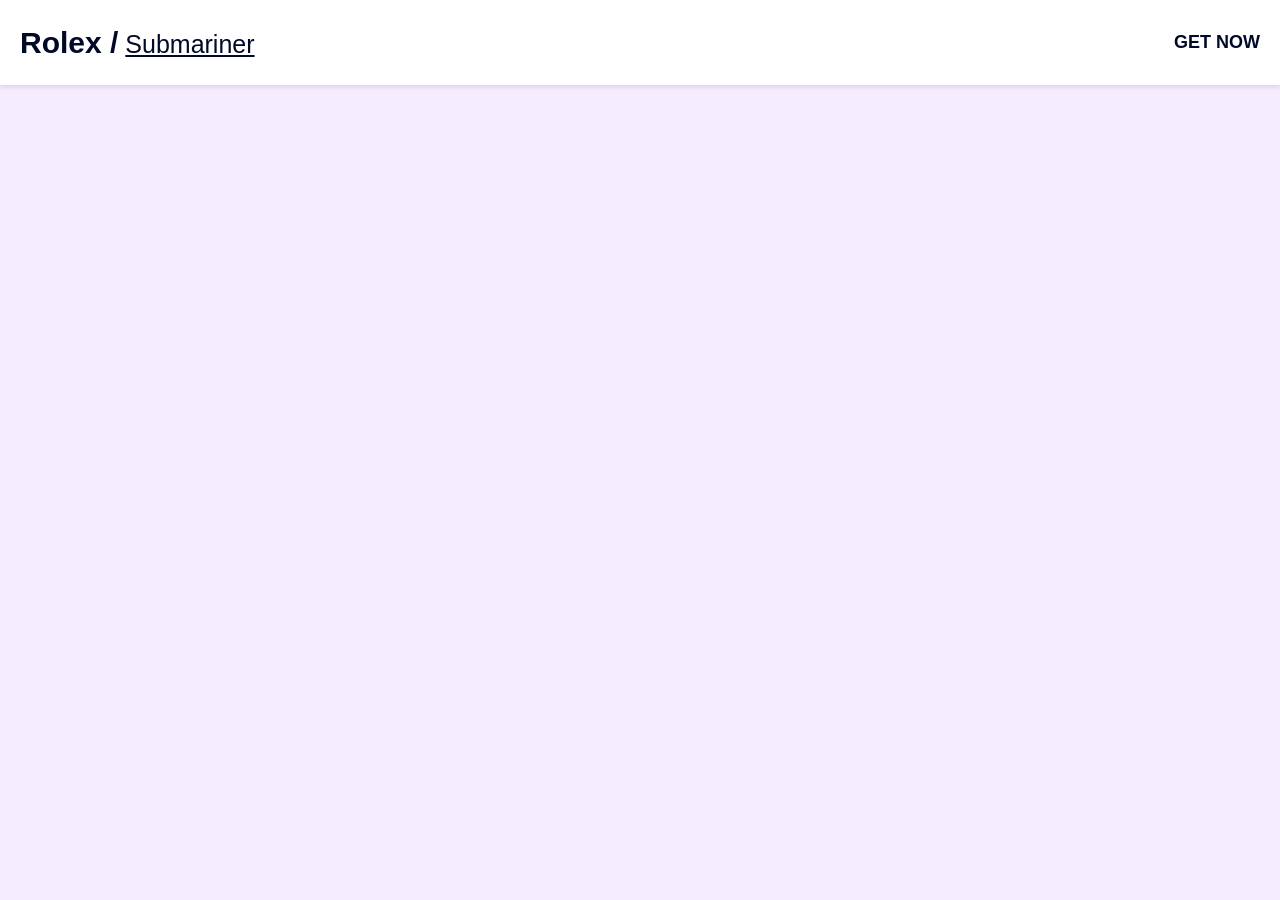
==== Index.html @ 2473c5f6 "Agregar logo de Rolex y estructura básica de la página de inicio" ====
<!DOCTYPE html>
<html lang="en">
<head>
    <meta charset="UTF-8">
    <meta name="viewport" content="width=device-width, initial-scale=1.0">
    <meta name="description" content="Promocion del reloj Rolex Submariner, un icono de lujo y precision en relojeria.">
    <meta name="author" content="Adrian Ochoa">
    <meta name="keywords" content="Rolex, diseño, HTML, CSS">
    <link rel="stylesheet" href="css/Styles.css">
    <title>Rolex Submariner</title>
</head>
<body>
     <header id="menu">
        <nav>
            <h2>
                <span>Rolex /</span>
                <span>Submariner</span>
            </h2>
            <a href="http://">GET NOW</a>
        </nav>
    </header>
</body>
</html>
---- css/Styles.css ----
:root{
    --primary-color: #f5ebff;
}

body{
    margin: 0;
    padding: 0;
    font-family:'Segoe UI', Tahoma, Geneva, Verdana, sans-serif;
    background-color: var(--primary-color);
    color: #000928;
}

#menu {
    position: fixed;
    top: 0;
    left: 0;
    width: 100%;
    background-color: white;
    z-index: 1;
    box-shadow: 0 2px 4px rgba(0, 0, 0, 0.1);
    
    & nav {
        display: flex;
        flex-direction: row;
        height: 85px;
        justify-content: space-between;
        align-items: center;
        padding: 0 20px 0 20px;

        & h2 {
         font-size: 25px;
        }

        & a{
            text-decoration: none;
            color: var(--secondary-color);
            font-size: 18px;
            font-weight: bold;
            transition: transform 0.3s ease-in-out;

            &:hover {
                transform: translateY(-3px);
            }
        }

    }

    & span:nth-child(1) {
      color: var(--secondary-color);
      font-size: 30px;
    }

    & span:nth-child(2) {
        text-decoration: underline;
        font-weight: lighter;   
    }
}
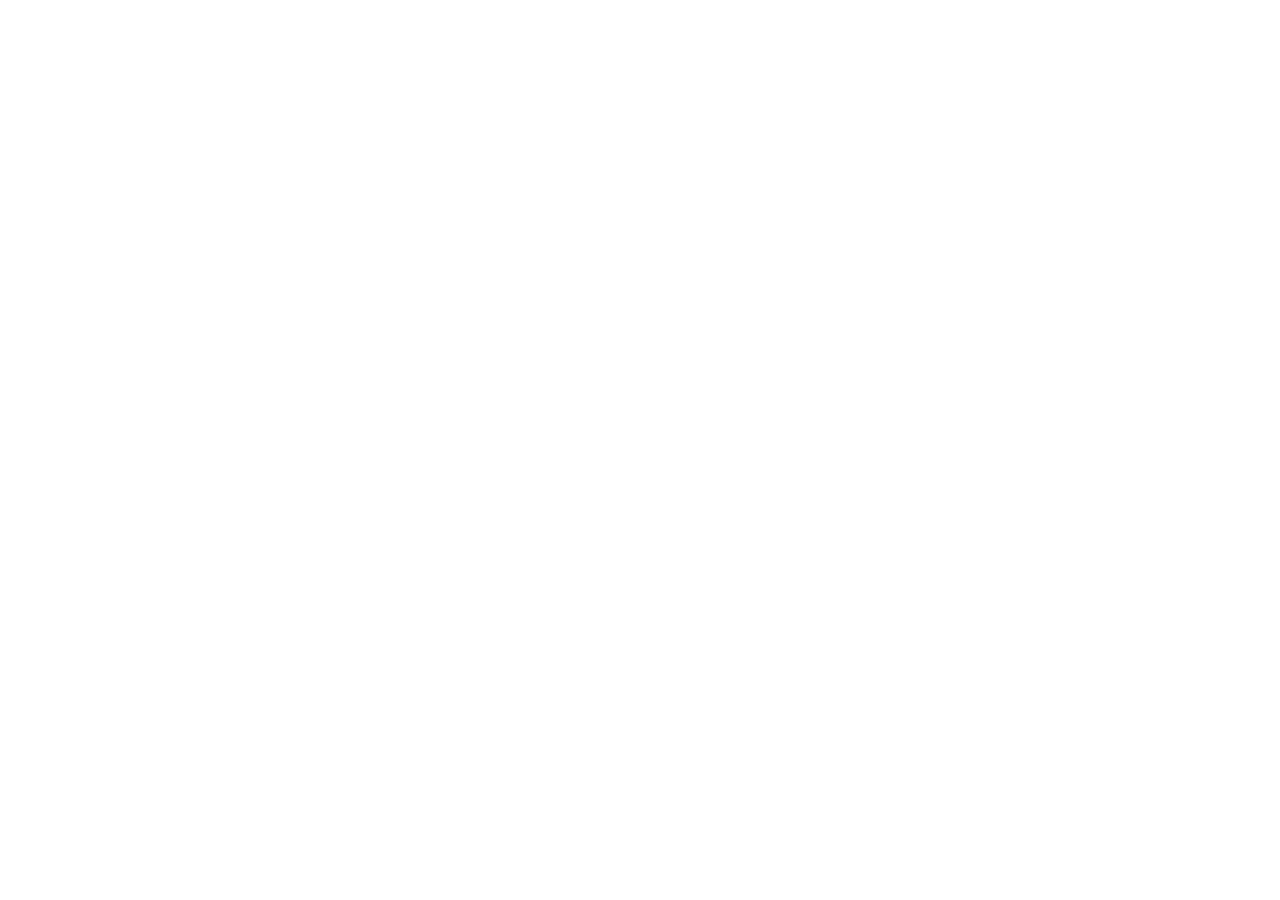
==== commit 13b64e85: "cambiar el idioma del documento HTML a español (ES-MX)" ====
--- a/Index.html
+++ b/Index.html
@@ -1,23 +1,11 @@
 <!DOCTYPE html>
-<html lang="en">
+<html lang="ES-MX">
 <head>
     <meta charset="UTF-8">
     <meta name="viewport" content="width=device-width, initial-scale=1.0">
-    <meta name="description" content="Promocion del reloj Rolex Submariner, un icono de lujo y precision en relojeria.">
-    <meta name="author" content="Adrian Ochoa">
-    <meta name="keywords" content="Rolex, diseño, HTML, CSS">
-    <link rel="stylesheet" href="css/Styles.css">
-    <title>Rolex Submariner</title>
+    <title>Rolex</title>
 </head>
 <body>
-     <header id="menu">
-        <nav>
-            <h2>
-                <span>Rolex /</span>
-                <span>Submariner</span>
-            </h2>
-            <a href="http://">GET NOW</a>
-        </nav>
-    </header>
+    
 </body>
 </html>
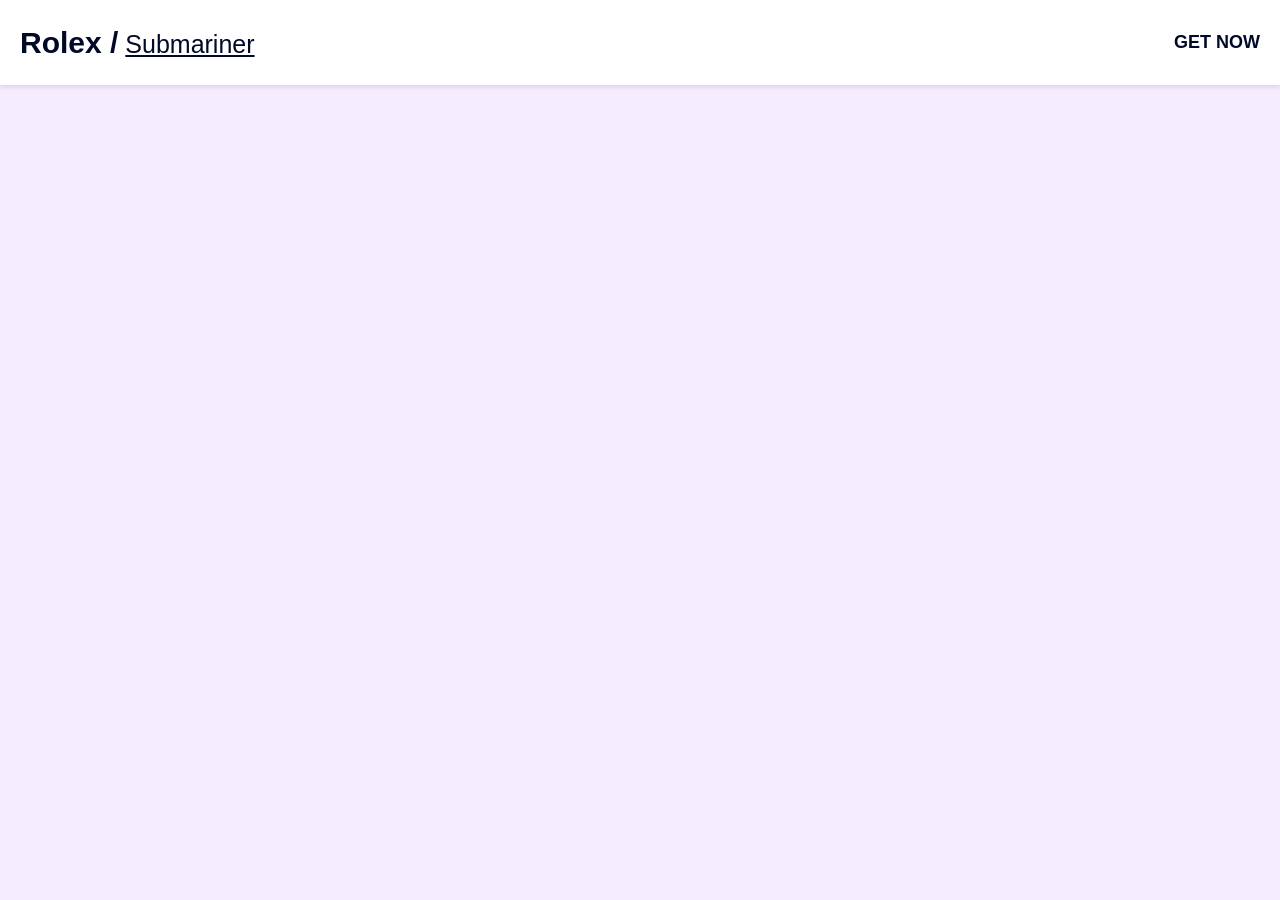
==== commit 656b53f9: "Merge branch 'master' of https://github.com/ElAdrianb/submariner-promo" ====
--- a/Index.html
+++ b/Index.html
@@ -3,9 +3,21 @@
 <head>
     <meta charset="UTF-8">
     <meta name="viewport" content="width=device-width, initial-scale=1.0">
-    <title>Rolex</title>
+    <meta name="description" content="Promocion del reloj Rolex Submariner, un icono de lujo y precision en relojeria.">
+    <meta name="author" content="Adrian Ochoa">
+    <meta name="keywords" content="Rolex, diseño, HTML, CSS">
+    <link rel="stylesheet" href="css/Styles.css">
+    <title>Rolex Submariner</title>
 </head>
 <body>
-    
+     <header id="menu">
+        <nav>
+            <h2>
+                <span>Rolex /</span>
+                <span>Submariner</span>
+            </h2>
+            <a href="http://">GET NOW</a>
+        </nav>
+    </header>
 </body>
 </html>
--- a/css/Styles.css
+++ b/css/Styles.css
@@ -0,0 +1,58 @@
+:root{
+    --primary-color: #f5ebff;
+}
+
+body{
+    margin: 0;
+    padding: 0;
+    font-family:'Segoe UI', Tahoma, Geneva, Verdana, sans-serif;
+    background-color: var(--primary-color);
+    color: #000928;
+}
+
+#menu {
+    position: fixed;
+    top: 0;
+    left: 0;
+    width: 100%;
+    background-color: white;
+    z-index: 1;
+    box-shadow: 0 2px 4px rgba(0, 0, 0, 0.1);
+    
+    & nav {
+        display: flex;
+        flex-direction: row;
+        height: 85px;
+        justify-content: space-between;
+        align-items: center;
+        padding: 0 20px 0 20px;
+
+        & h2 {
+         font-size: 25px;
+        }
+
+        & a{
+            text-decoration: none;
+            color: var(--secondary-color);
+            font-size: 18px;
+            font-weight: bold;
+            transition: transform 0.3s ease-in-out;
+
+            &:hover {
+                transform: translateY(-3px);
+            }
+        }
+
+    }
+
+    & span:nth-child(1) {
+      color: var(--secondary-color);
+      font-size: 30px;
+    }
+
+    & span:nth-child(2) {
+        text-decoration: underline;
+        font-weight: lighter;   
+    }
+}
+
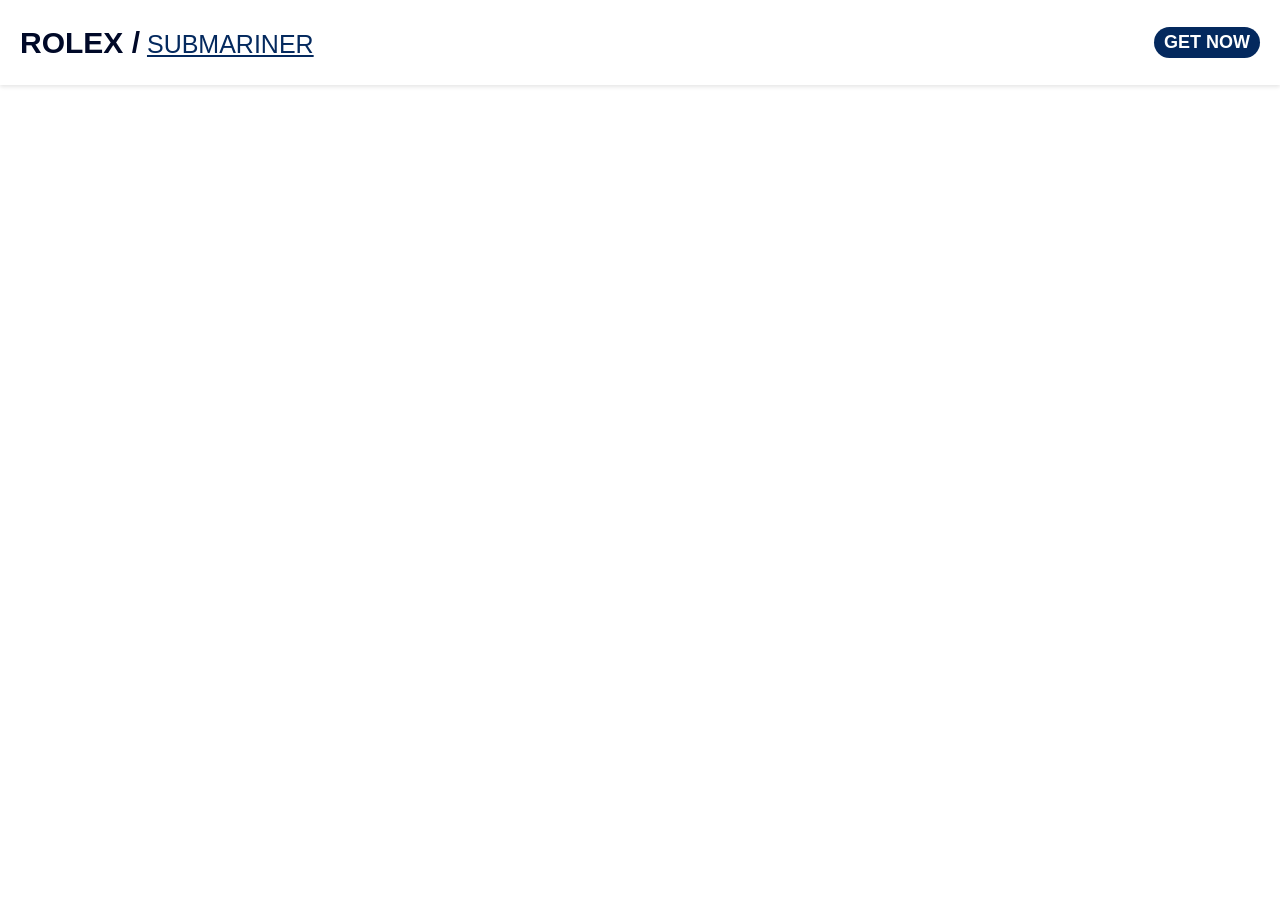
==== commit e63cd976: "Actualizar estructura HTML y estilos CSS para mejorar la presentación de la página de inicio" ====
--- a/Index.html
+++ b/Index.html
@@ -19,5 +19,10 @@
             <a href="http://">GET NOW</a>
         </nav>
     </header>
+    <main>
+        <section>
+            
+        </section>
+    </main>
 </body>
 </html>
--- a/css/Styles.css
+++ b/css/Styles.css
@@ -1,5 +1,5 @@
 :root{
-    --primary-color: #f5ebff;
+    --primary-color:white ;
 }
 
 body{
@@ -32,11 +32,16 @@
         }
 
         & a{
+            display: inline-block;
+            background-color: #04295e;
+            border-radius: 30px;
+            padding: 5px 10px;
             text-decoration: none;
-            color: var(--secondary-color);
+            color: white;
             font-size: 18px;
             font-weight: bold;
             transition: transform 0.3s ease-in-out;
+
 
             &:hover {
                 transform: translateY(-3px);
@@ -48,11 +53,18 @@
     & span:nth-child(1) {
       color: var(--secondary-color);
       font-size: 30px;
+      color: #000928;
+      text-transform: uppercase;
     }
 
     & span:nth-child(2) {
         text-decoration: underline;
         font-weight: lighter;   
+        color: #04295e;
+        text-transform: uppercase;
     }
 }
 
+
+
+
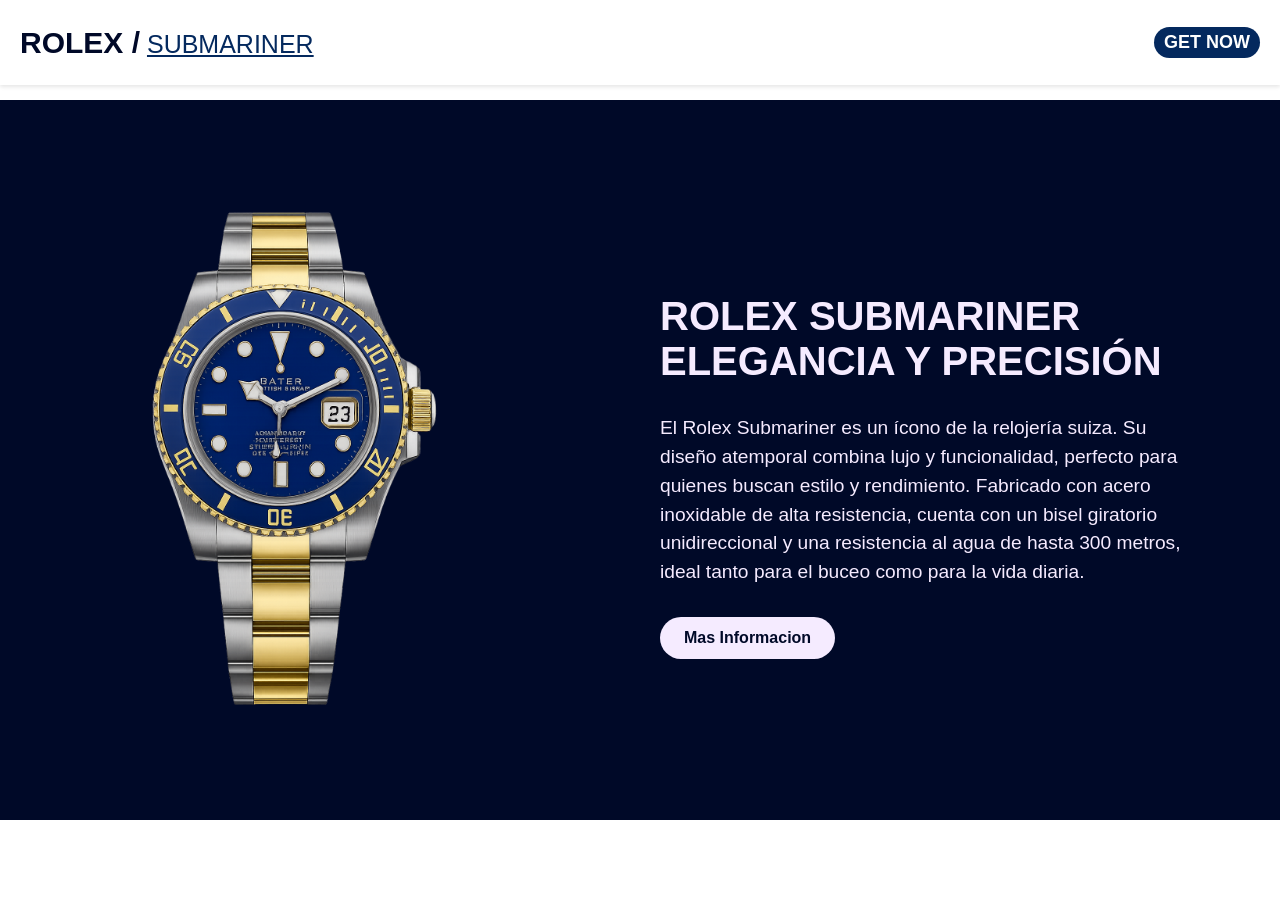
==== commit 34e166cc: "mejorar sección de producto con descripción detallada, estilos corregidos y botón de compra" ====
--- a/Index.html
+++ b/Index.html
@@ -20,9 +20,30 @@
         </nav>
     </header>
     <main>
-        <section>
-            
-        </section>
-    </main>
+  <section class="producto">
+    <div class="grid">
+      <div class="imagen">
+        <img src="Images/Producto.png" alt="Reloj Rolex Submariner" width="400" height="550">
+      </div>
+      <div class="info-producto">
+        <h1>Rolex Submariner Elegancia y Precisión</h1>
+        <p>
+           El Rolex Submariner es un ícono de la relojería suiza. 
+          Su diseño atemporal combina lujo y funcionalidad, 
+          perfecto para quienes buscan estilo y rendimiento. 
+          Fabricado con acero inoxidable de alta resistencia, 
+          cuenta con un bisel giratorio unidireccional y una 
+          resistencia al agua de hasta 300 metros, ideal tanto 
+          para el buceo como para la vida diaria.
+        </p>
+        <a href="#" class="btn-comprar">Mas Informacion</a>
+      </div>
+    </div>
+  </section>
+  <div class="Mas-Informacion">
+
+  </div>
+</main>
+
 </body>
 </html>
--- a/css/Styles.css
+++ b/css/Styles.css
@@ -65,6 +65,61 @@
     }
 }
 
+section.producto {
+  margin-top: 100px;
+  background-color: #000928;
+  padding: 60px 0;
+}
+
+.grid {
+  display: grid;
+  align-items: center;
+  justify-content: center;
+  grid-template-columns: repeat(2, 1fr);
+  max-width: 1100px;
+  margin: 0 auto;
+  gap: 40px;
+}
+
+.imagen img {
+  width: 100%;
+  max-width: 400px;
+  height: auto;
+  display: block;
+  border-radius: 10px;
+}
+
+.info-producto {
+  color: #f5ebff;
+  text-align: left;
+}
+
+.info-producto h1 {
+  font-size: 2.5rem;
+  margin-bottom: 30px;
+  text-transform: uppercase;
+  
+}
+
+.info-producto p {
+  font-size: 1.2rem;
+  line-height: 1.5;
+  margin-bottom: 30px;
+}
+
+.btn-comprar {
+  display: inline-block;
+  background-color: #f5ebff;
+  color: #000928;
+  padding: 12px 24px;
+  font-weight: bold;
+  border-radius: 100px;
+  text-decoration: none;
+  transition: background-color 0.3s;
+}
+
+.btn-comprar:hover {
+  background-color: #c6bbf7;
+}
 
 
-
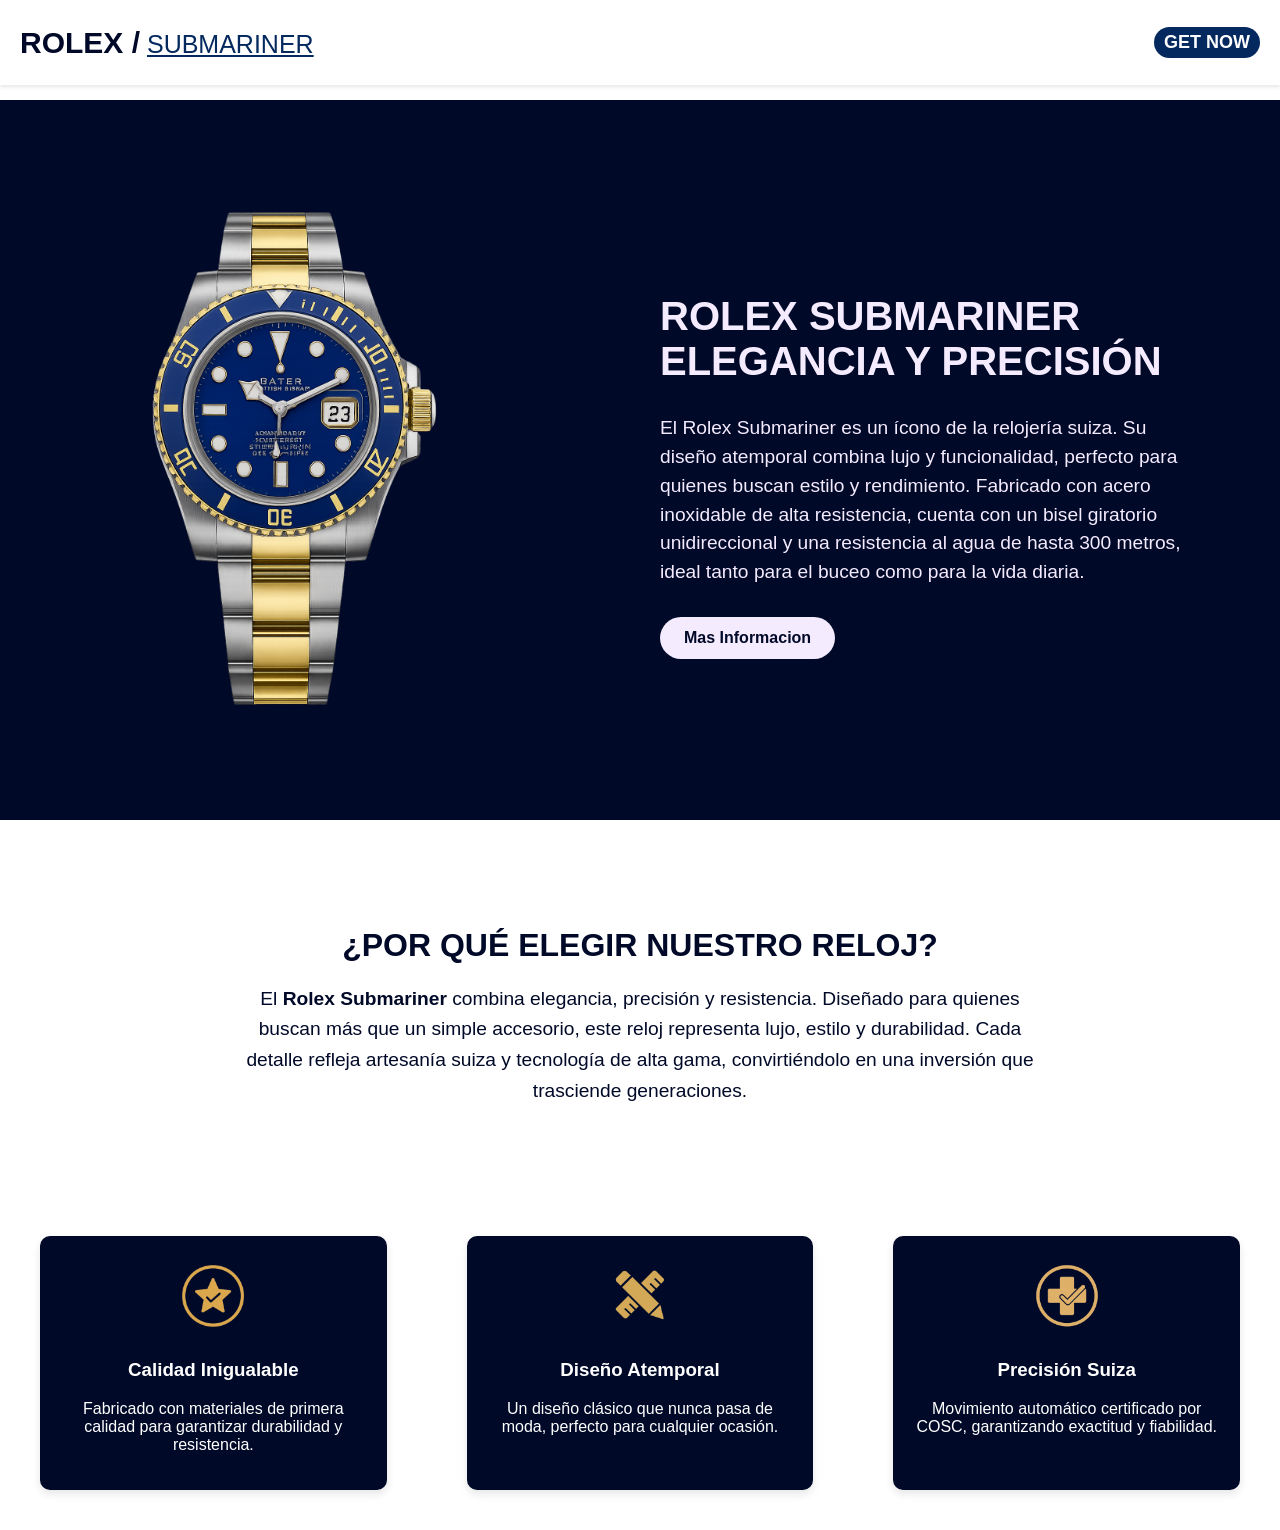
==== commit 380f56bb: "Agregar sección de información sobre el reloj Rolex Submariner y estilos para tarjetas de caracterís" ====
--- a/Index.html
+++ b/Index.html
@@ -41,8 +41,31 @@
     </div>
   </section>
   <div class="Mas-Informacion">
-
+      <h2>¿Por qué elegir nuestro reloj?</h2>
+      <p>
+        El <strong>Rolex Submariner</strong> combina elegancia, precisión y resistencia.  
+        Diseñado para quienes buscan más que un simple accesorio, este reloj representa lujo, estilo y durabilidad.  
+        Cada detalle refleja artesanía suiza y tecnología de alta gama, convirtiéndolo en una inversión que trasciende generaciones.
+      </p>
   </div>
+  
+    <section class="Card-section">
+      <div class="card1">
+        <img src="Images/Calidad.png" alt="Icono de Calidad" width="80" height="80">
+        <h3>Calidad Inigualable</h3>
+        <p>Fabricado con materiales de primera calidad para garantizar durabilidad y resistencia.</p>
+      </div>
+      <div class="card2">
+        <img src="Images/Diseño.png" alt="Icono de Diseño" width="80" height="80">
+        <h3>Diseño Atemporal</h3>
+        <p>Un diseño clásico que nunca pasa de moda, perfecto para cualquier ocasión.</p>
+      </div>
+      <div class="card3">
+        <img src="Images/Precicion.png" alt="Icono de Precisión" width="80" height="80">
+        <h3>Precisión Suiza</h3>
+        <p>Movimiento automático certificado por COSC, garantizando exactitud y fiabilidad.</p>
+      </div>
+    </section>
 </main>
 
 </body>
--- a/css/Styles.css
+++ b/css/Styles.css
@@ -122,4 +122,61 @@
   background-color: #c6bbf7;
 }
 
+.Mas-Informacion {
+  color : #000928;
+  max-width: 800px;
+  margin: 40px auto;
+  padding-top: 40px;
+  text-align: center;
 
+  & h2 {
+    font-size: 2rem;
+    margin-bottom: 20px;
+    text-transform: uppercase;
+  } 
+
+  & p {
+    font-size: 1.2rem;
+    line-height: 1.6;
+    text-align: center;
+  }
+}
+
+
+section.Card-section{
+  display: flex;
+  justify-content: center;
+  padding-top:50px ;
+  text-align: center;
+  color: white;
+}
+
+div.card1 {
+  background-color: #000928;
+  border-radius: 10px;
+  box-shadow: 0 4px 8px rgba(0, 0, 0, 0.1);
+  margin: 40px;
+  padding: 20px;
+  width: 400px;
+  transition: transform 0.3s ease-in-out;
+}
+
+div.card2 {
+  background-color: #000928;
+  border-radius: 10px;
+  box-shadow: 0 4px 8px rgba(0, 0, 0, 0.1);
+  margin: 40px;
+  padding: 20px;
+  width: 400px;
+  transition: transform 0.3s ease-in-out;
+}
+
+div.card3 {
+  background-color: #000928 ;
+  border-radius: 10px;
+  box-shadow: 0 4px 8px rgba(0, 0, 0, 0.1);
+  margin: 40px;
+  padding: 20px;
+  width: 400px;
+  transition: transform 0.3s ease-in-out;
+}
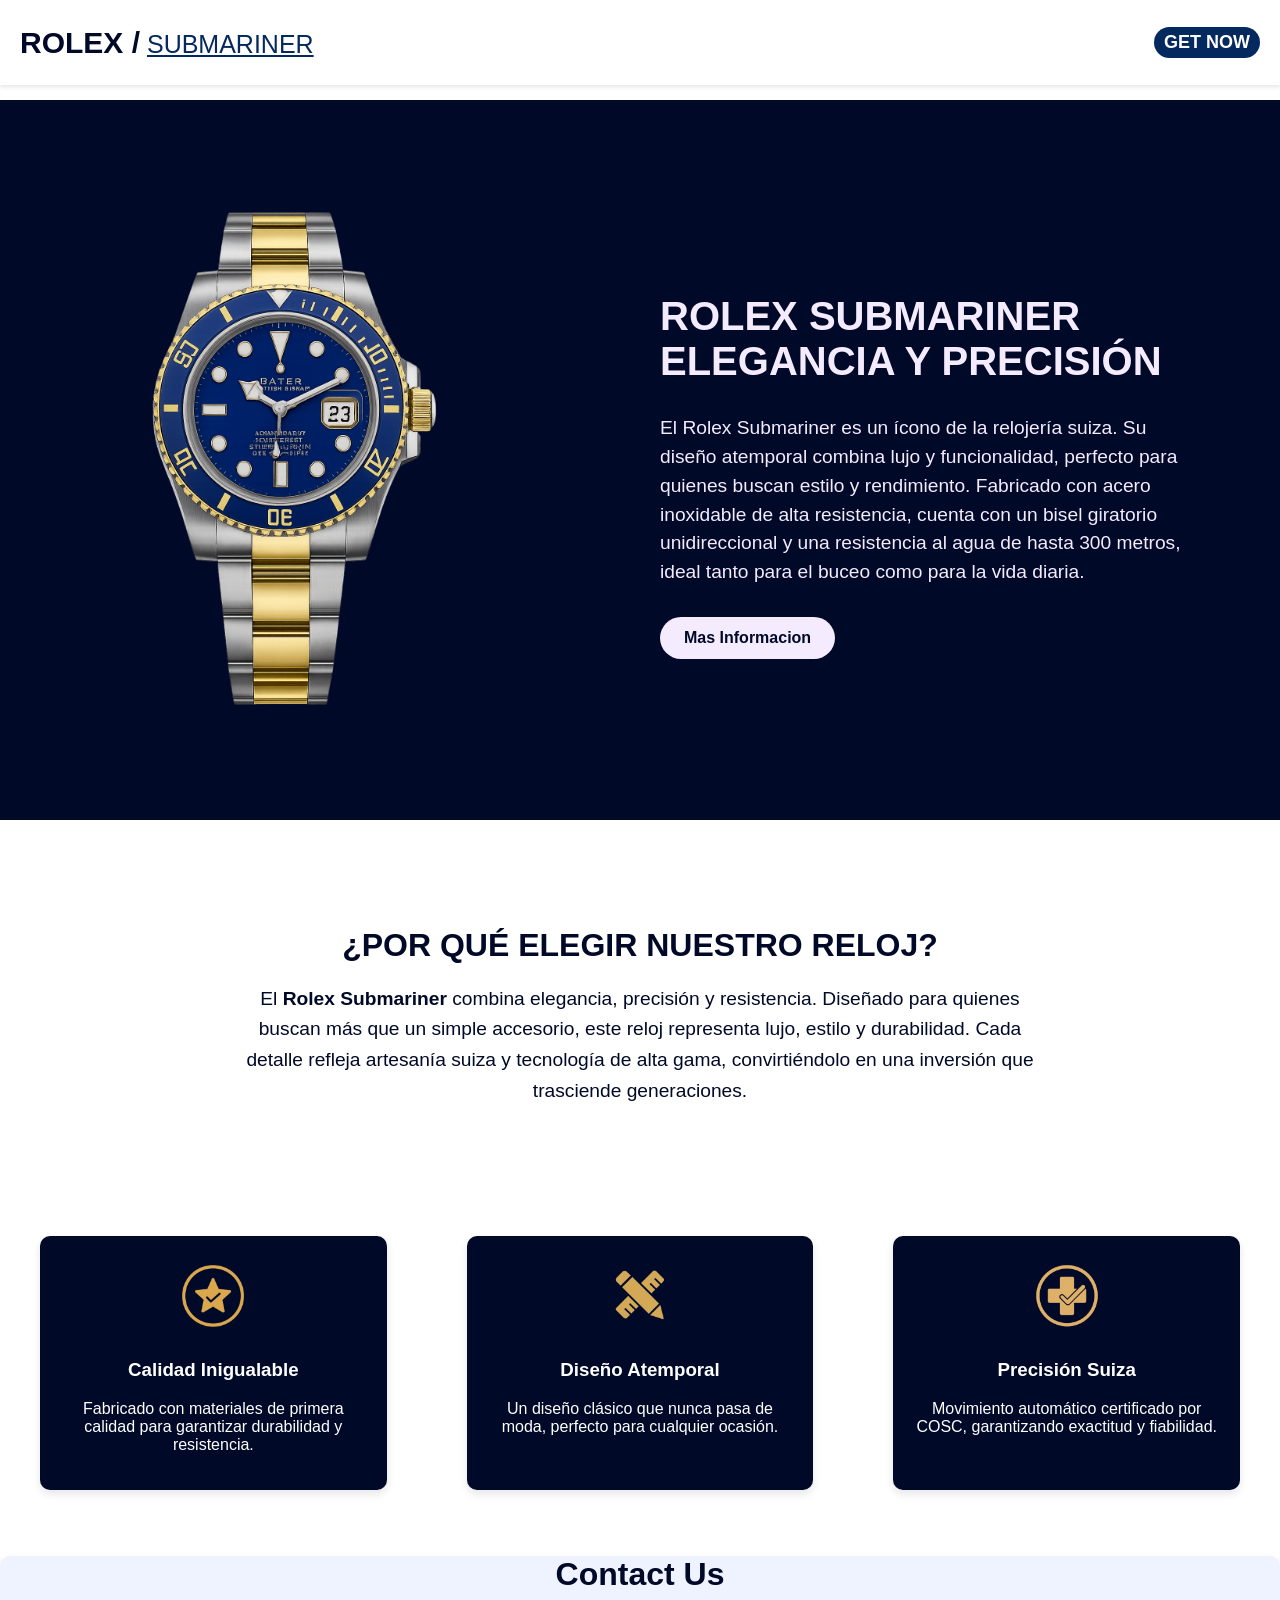
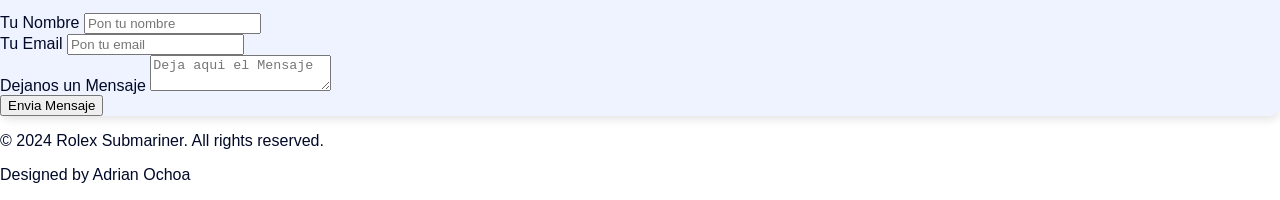
==== commit aed4e9a8: "Agregar sección de contacto con formulario y estilos para mejorar la interacción del usuario" ====
--- a/Index.html
+++ b/Index.html
@@ -66,6 +66,29 @@
         <p>Movimiento automático certificado por COSC, garantizando exactitud y fiabilidad.</p>
       </div>
     </section>
+    
+    <div class="contact-us">
+      <h2>Contact Us</h2>
+      <div class="Nombre">
+        <label for="name">Tu Nombre</label>
+        <input type="text" id="name" placeholder="Pon tu nombre">
+      </div>
+      <div class="Email">
+        <label for="email">Tu Email</label>
+        <input type="email" id="email" placeholder="Pon tu email">
+      </div>
+      <div class="Mensaje">
+        <label for="message">Dejanos un Mensaje</label>
+        <textarea id="message" placeholder="Deja aqui el Mensaje"></textarea>
+      </div>
+      <button type="submit">Envia Mensaje</button>
+    </div>
+
+    <footer>
+      <p>&copy; 2024 Rolex Submariner. All rights reserved.</p>
+      <p>Designed by Adrian Ochoa</p>
+    </footer>
+
 </main>
 
 </body>
--- a/css/Styles.css
+++ b/css/Styles.css
@@ -180,3 +180,19 @@
   width: 400px;
   transition: transform 0.3s ease-in-out;
 }
+
+
+div.contact-us {
+  background-color: #eff3ff;
+  border-radius: 10px;
+  box-shadow: 0 4px 8px rgba(0, 0, 0, 0.1);
+
+  & h2 {
+    display: flex;
+    color: #000928;
+    font-size: 2rem;
+    margin-bottom: 20px;
+    justify-content: center;
+  }
+}
+
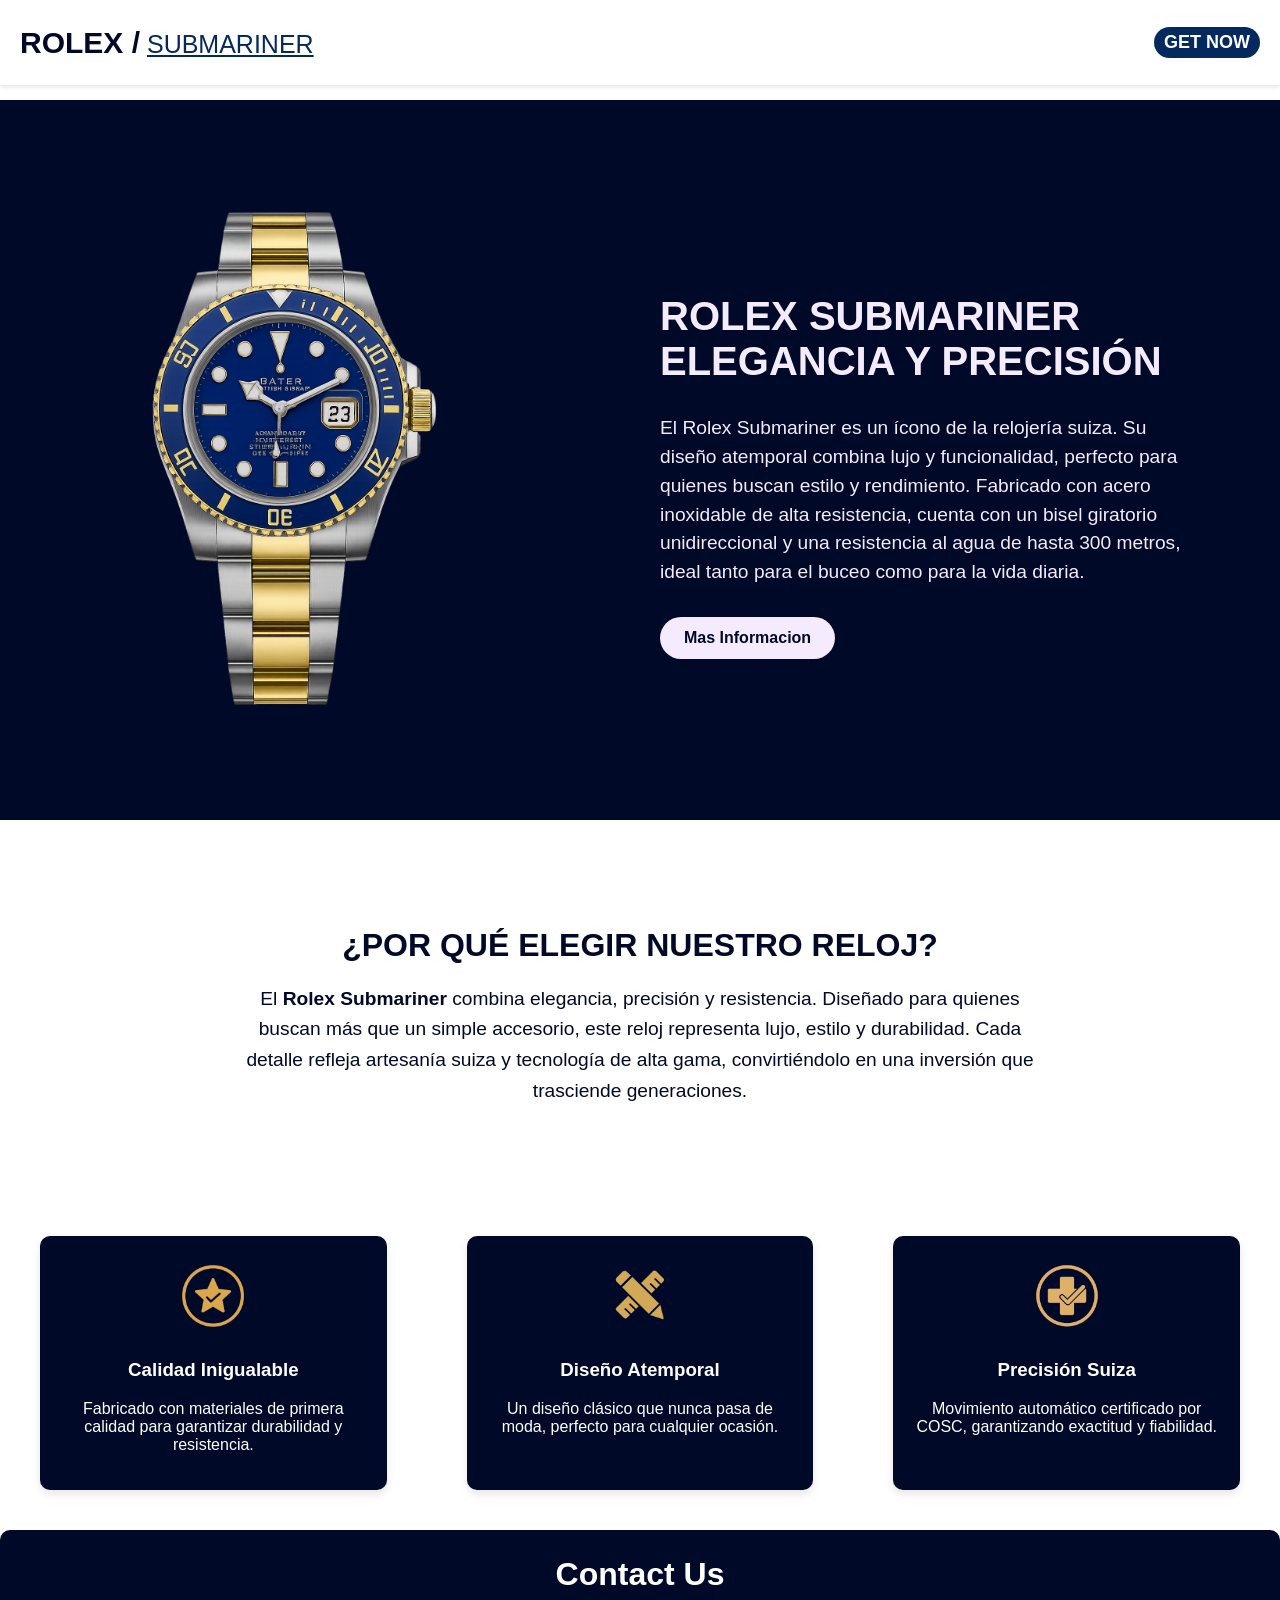
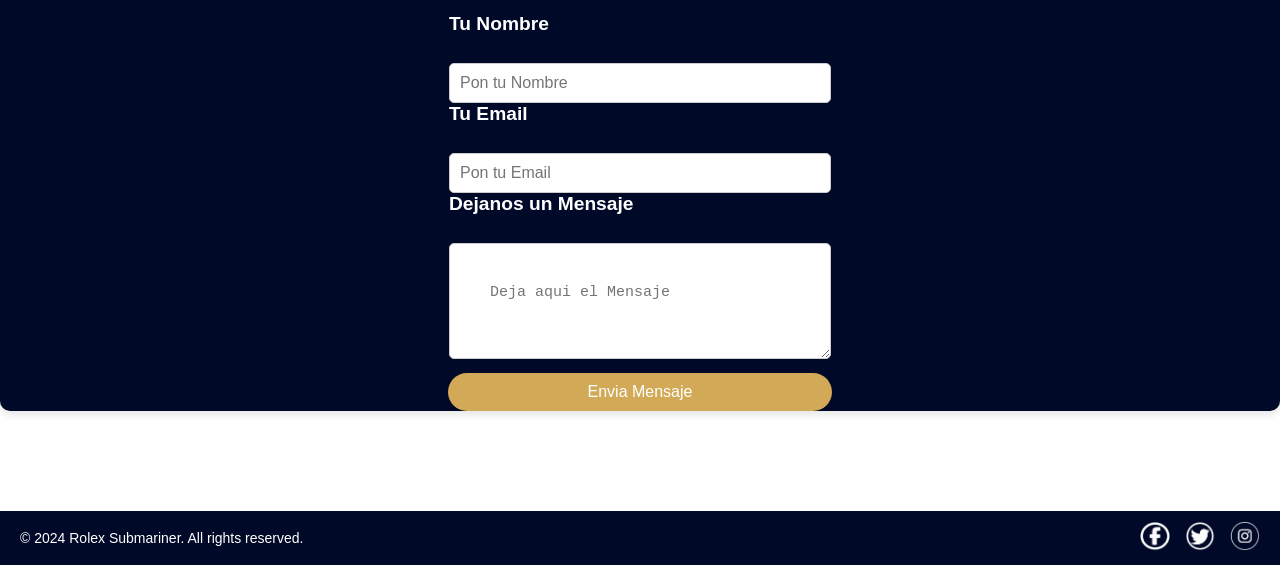
==== commit 7ac13eb1: "Agregar imágenes de redes sociales y mejorar estilos de la sección de contacto" ====
--- a/Index.html
+++ b/Index.html
@@ -70,23 +70,30 @@
     <div class="contact-us">
       <h2>Contact Us</h2>
       <div class="Nombre">
-        <label for="name">Tu Nombre</label>
-        <input type="text" id="name" placeholder="Pon tu nombre">
+        <label for="name">Tu Nombre</label><br>
+        <input type="text" id="name" placeholder="Pon tu Nombre" required>
       </div>
       <div class="Email">
-        <label for="email">Tu Email</label>
-        <input type="email" id="email" placeholder="Pon tu email">
+        <label for="email">Tu Email</label> <br>
+        <input type="email" id="email" placeholder="Pon tu Email" required>
       </div>
       <div class="Mensaje">
-        <label for="message">Dejanos un Mensaje</label>
-        <textarea id="message" placeholder="Deja aqui el Mensaje"></textarea>
+        <label for="message">Dejanos un Mensaje</label><br>
+        <textarea id="Mensaje" placeholder="Deja aqui el Mensaje"></textarea>
       </div>
       <button type="submit">Envia Mensaje</button>
     </div>
 
     <footer>
-      <p>&copy; 2024 Rolex Submariner. All rights reserved.</p>
-      <p>Designed by Adrian Ochoa</p>
+  <p>© 2024 Rolex Submariner. All rights reserved.</p>
+  <div class="social-media">
+    <a href="#"><img src="Images/Facebook.png" alt="Facebook" width="30" height="30"></a>
+    <a href="#"><img src="Images/Twitter.png" alt="Twitter" width="30" height="30"></a>
+    <a href="#"><img src="Images/Instagram.png" alt="Instagram" width="30" height="30"></a>
+  </div>
+</footer>
+
+
     </footer>
 
 </main>
--- a/css/Styles.css
+++ b/css/Styles.css
@@ -183,16 +183,205 @@
 
 
 div.contact-us {
-  background-color: #eff3ff;
+  color: white;
+  display: flex;
+  flex-direction: column;
+  justify-content: center;
+  align-items: center;
+  background-color: #000928;
   border-radius: 10px;
   box-shadow: 0 4px 8px rgba(0, 0, 0, 0.1);
 
   & h2 {
     display: flex;
-    color: #000928;
+    color: white;
     font-size: 2rem;
     margin-bottom: 20px;
     justify-content: center;
   }
-}
-
+  & button {
+    background-color: #d2a956;
+    color: white;
+    border: none;
+    padding: 10px 140px;
+    margin-top: 10px;
+    border-radius: 100px;
+    font-size: 1rem;
+    cursor: pointer;
+    transition: background-color 0.3s ease;
+
+    &:hover {
+      background-color: #a38344;
+    }
+}
+}
+label {
+  font-size: 1.2rem;
+  margin-bottom: 10px;
+  color: white;
+}
+
+div.Nombre{
+ & label{
+    display: block;
+    font-weight: bold;
+  }
+
+  & input {
+    width: 360px;
+    padding: 10px;
+    border: 1px solid #ccc;
+    border-radius: 5px;
+    font-size: 1rem;
+  }
+ }
+
+ div.Email{
+ & label{
+    display: block;
+    font-weight: bold;
+  }
+
+  & input {
+    width: 360px;
+    padding: 10px;
+    border: 1px solid #ccc;
+    border-radius: 5px;
+    font-size: 1rem;
+  }
+ }
+
+ div.Mensaje{
+ & label{
+    display: block;
+    font-weight: bold;
+  }
+
+  & textarea {
+    width: 300px;
+    padding: 40px;
+    border: 1px solid #ccc;
+    border-radius: 5px;
+    font-size: 15px;
+  }
+
+ }
+
+ footer {
+  background-color: #000928;
+  color: white;
+  padding: 10px 20px;
+  display: flex;
+  justify-content: space-between; 
+  align-items: center;     
+  margin-top: 100px;        
+}
+
+footer p {
+  margin: 0;
+  font-size: 14px;
+}
+
+.social-media {
+  display: flex;
+  gap: 15px;
+}
+
+.social-media a img {
+  transition: transform 0.3s ease;
+}
+
+.social-media a img:hover {
+  transform: scale(1.1);
+}
+
+
+@media (max-width: 768px) {
+
+  #menu nav {
+    flex-direction: column;
+    text-align: center;
+    gap: 10px;
+    height: auto;
+  }
+
+  #menu nav h2 {
+    font-size: 22px;
+  }
+
+  #menu nav a {
+    font-size: 16px;
+    padding: 6px 12px;
+  }
+
+  .grid {
+    grid-template-columns: 1fr;
+    text-align: center;
+    gap: 20px;
+    padding: 0 15px;
+  }
+
+  .imagen img {
+    max-width: 90%;
+    height: auto;
+  }
+
+  .info-producto h1 {
+    font-size: 1.8rem;
+  }
+
+  .info-producto p {
+    font-size: 1rem;
+  }
+
+  .btn-comprar {
+    padding: 10px 20px;
+    font-size: 1rem;
+  }
+
+  section.Card-section {
+    flex-direction: column;
+    align-items: center;
+    padding: 20px 0;
+  }
+
+  .card1{
+    width: 90%;
+    margin: 10px 0;
+  }
+  .card2{
+    width: 90%;
+    margin: 10px 0;
+  }
+  .card3{
+    width: 90%;
+    margin: 10px 0;
+  }
+
+  .contact-us {
+    width: 90%;
+    margin: 30px auto 0 auto;
+    padding: 20px;
+    text-align: center;
+  }
+
+  .contact-us input,
+  .contact-us textarea {
+    width: 100%;
+    max-width: 300px;
+  }
+
+  .contact-us button {
+    padding: 10px 40px;
+  }
+
+  footer {
+    flex-direction: column;
+    text-align: center;
+    gap: 10px;
+  }
+
+  .social-media {
+    justify-content: center;
+  }
+}
